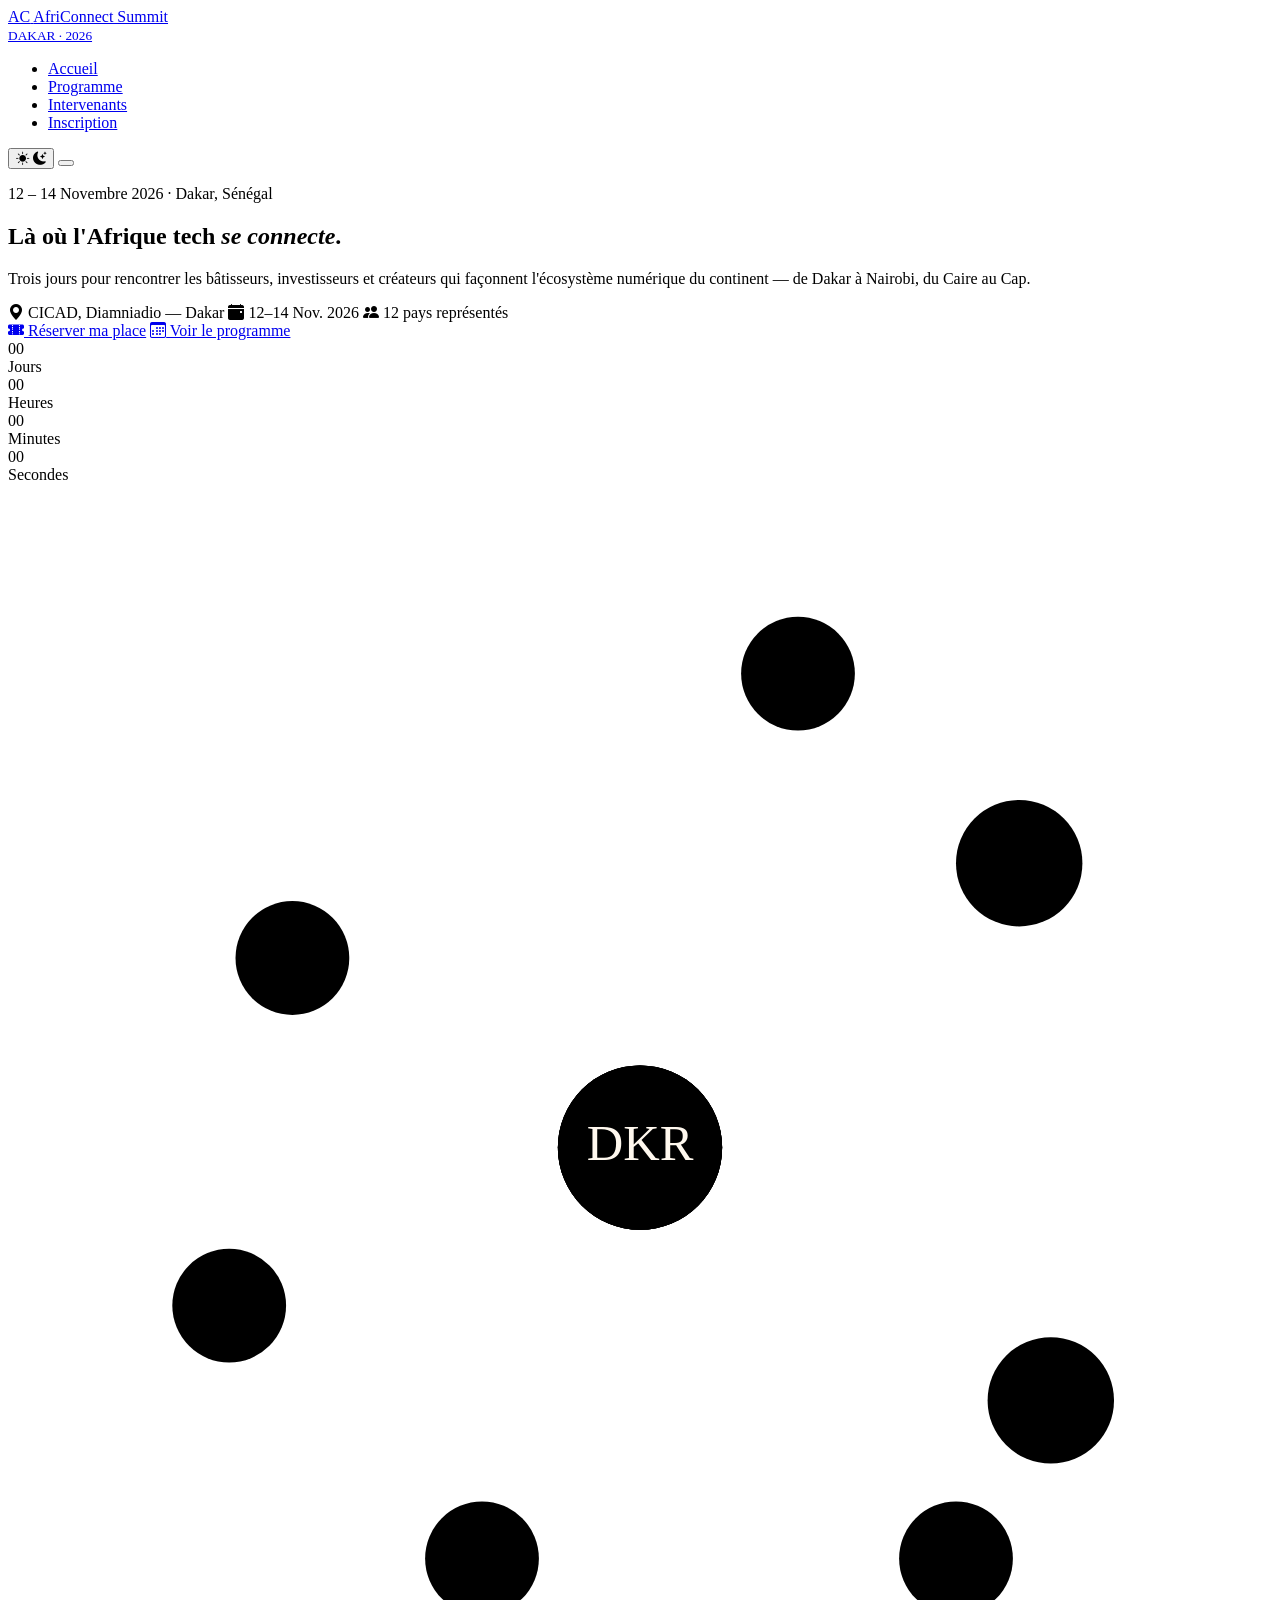
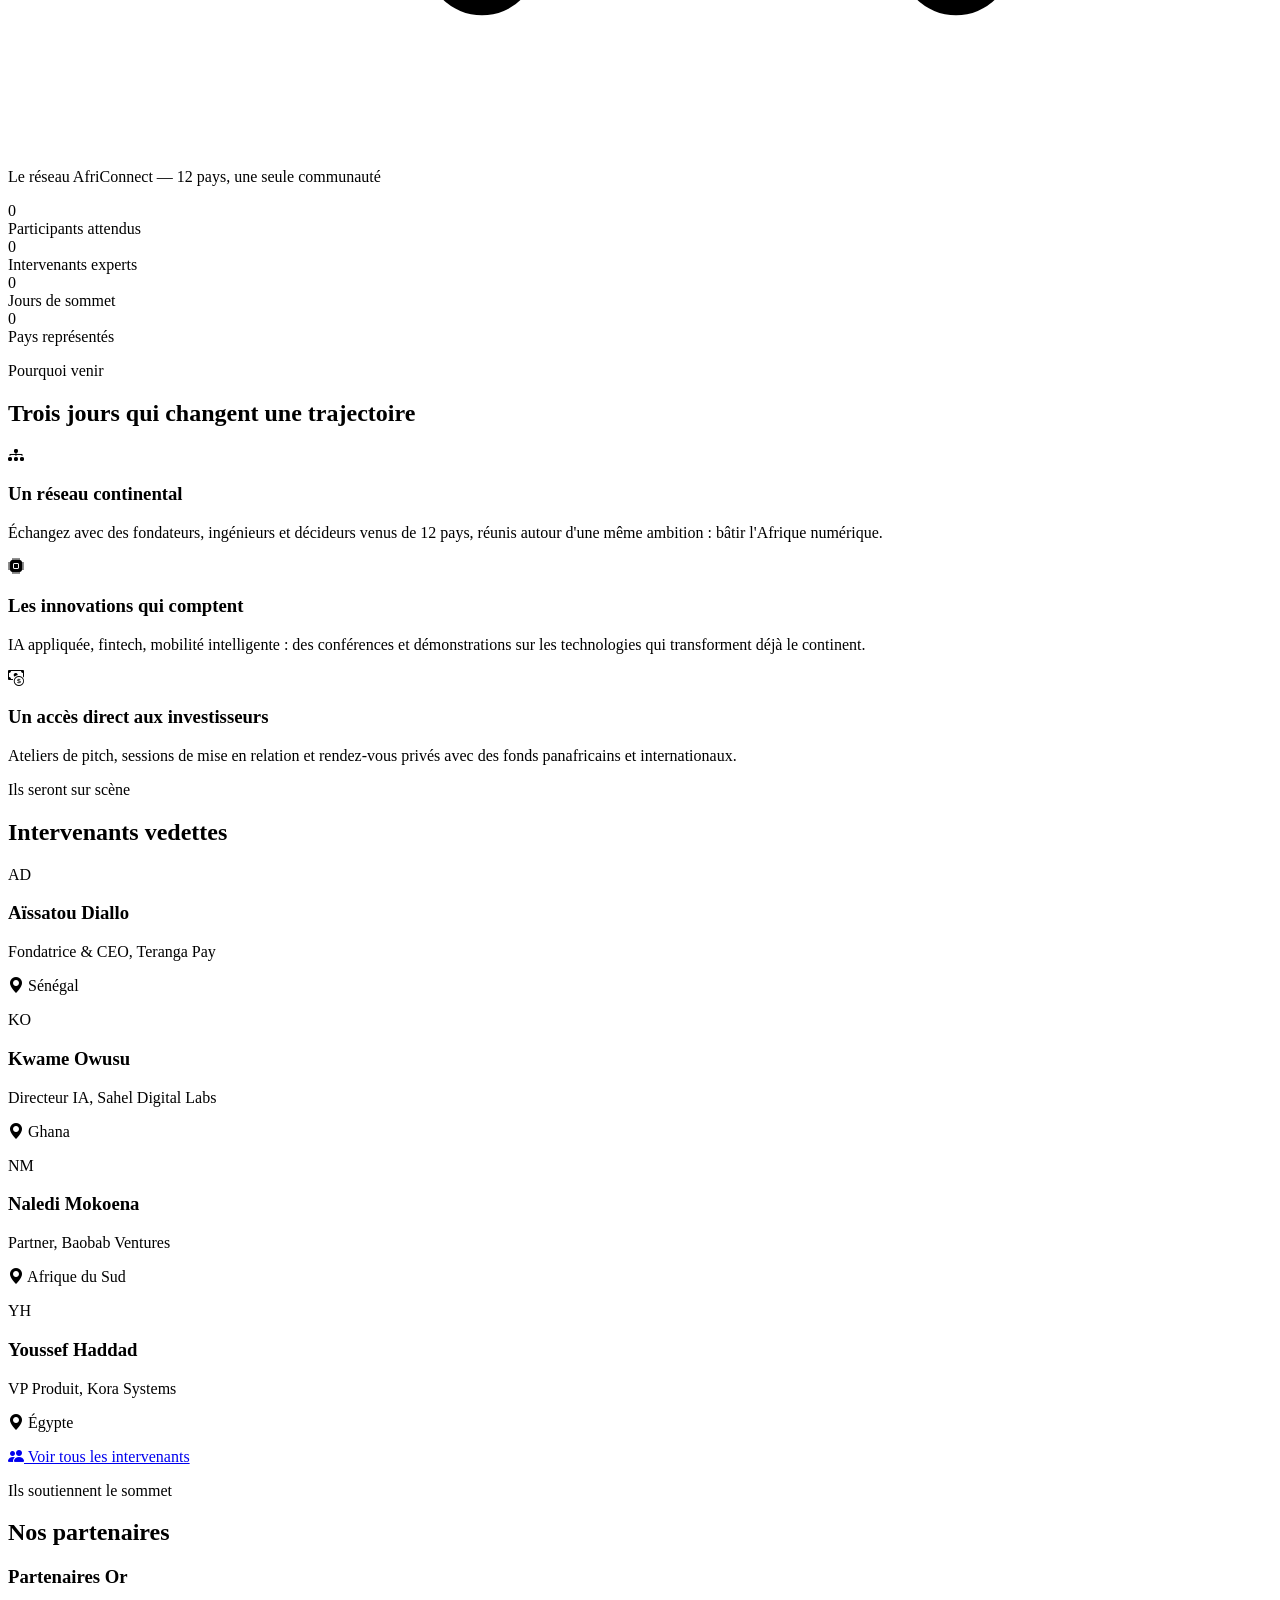
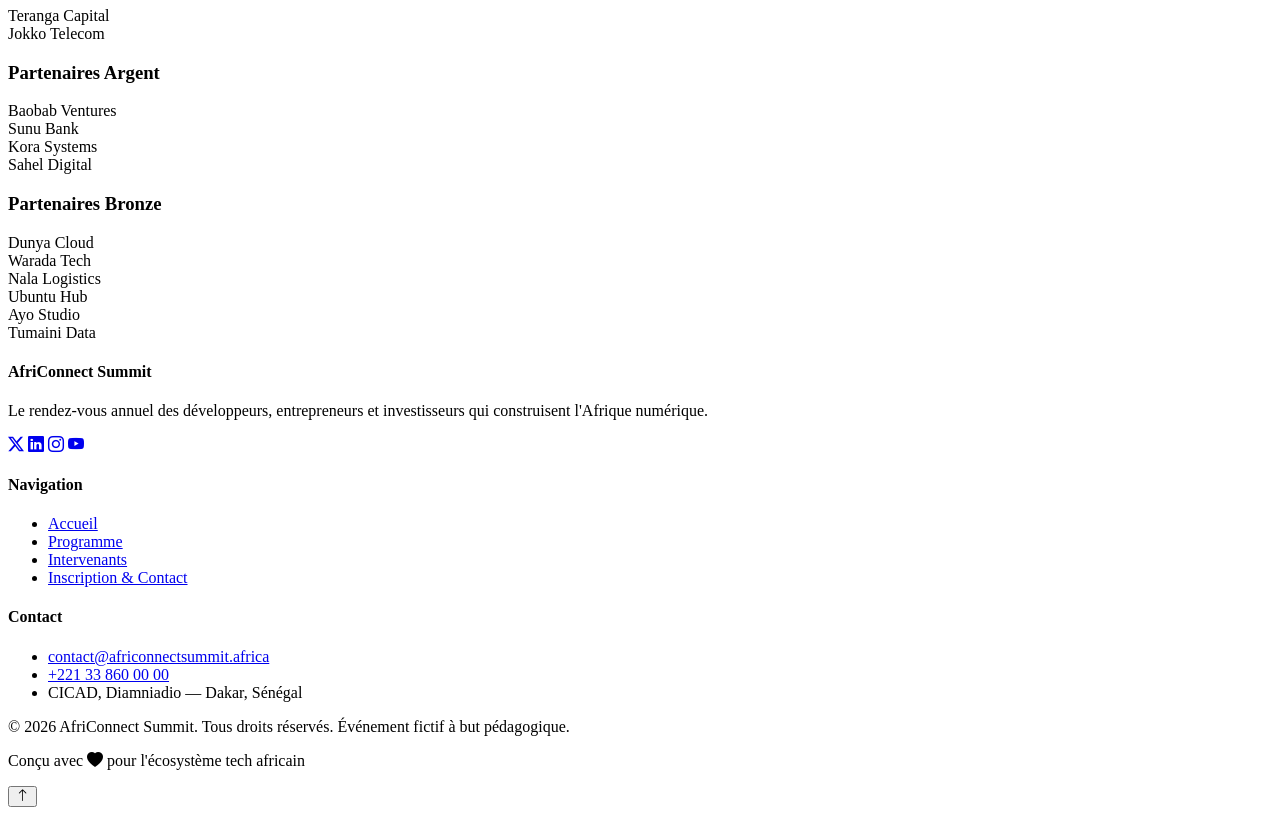
==== index.html @ db2bb72f "premier commit:structure des pages html et structure du site" ====
<!DOCTYPE html>
<html lang="fr">
<head>
<meta charset="UTF-8">
<meta name="viewport" content="width=device-width, initial-scale=1.0">
<title>AfriConnect Summit 2026 — Sommet Tech Panafricain à Dakar</title>
<meta name="description" content="AfriConnect Summit 2026 réunit développeurs, entrepreneurs et investisseurs de tout le continent africain, du 12 au 14 novembre 2026 à Dakar, Sénégal.">

<link rel="preconnect" href="https://fonts.googleapis.com">
<link rel="preconnect" href="https://fonts.gstatic.com" crossorigin>
<link href="https://fonts.googleapis.com/css2?family=Bricolage+Grotesque:opsz,wght@12..96,400;12..96,600;12..96,700;12..96,800&family=IBM+Plex+Sans:wght@400;500;600;700&display=swap" rel="stylesheet">
<link rel="stylesheet" href="https://cdn.jsdelivr.net/npm/bootstrap-icons@1.11.3/font/bootstrap-icons.css">
<link rel="stylesheet" href="css/style.css">
</head>
<body>

<header>
  <nav class="navbar" aria-label="Navigation principale">
    <div class="wrap">
      <a href="index.html" class="brand">
        <span class="brand-mark" aria-hidden="true">AC</span>
        <span>AfriConnect Summit<br><small>DAKAR · 2026</small></span>
      </a>

      <ul class="nav-links" id="nav-links">
        <li><a href="index.html" aria-current="page">Accueil</a></li>
        <li><a href="programme.html">Programme</a></li>
        <li><a href="intervenants.html">Intervenants</a></li>
        <li><a href="contact.html">Inscription</a></li>
      </ul>

      <div class="nav-tools">
        <button class="theme-toggle" aria-label="Basculer entre mode clair et sombre" aria-pressed="false">
          <i class="bi bi-sun-fill" aria-hidden="true"></i>
          <i class="bi bi-moon-stars-fill" aria-hidden="true"></i>
        </button>
        <button class="hamburger" aria-label="Ouvrir le menu de navigation" aria-expanded="false" aria-controls="nav-links">
          <span></span><span></span><span></span>
        </button>
      </div>
    </div>
  </nav>
</header>

<main>

  <!-- ===== HERO ===== -->
  <section class="hero">
    <div class="wrap">
      <div class="hero-copy reveal">
        <p class="eyebrow">12 – 14 Novembre 2026 · Dakar, Sénégal</p>
        <h1>Là où l'Afrique tech <em>se connecte</em>.</h1>
        <p class="hero-sub">Trois jours pour rencontrer les bâtisseurs, investisseurs et créateurs qui façonnent l'écosystème numérique du continent — de Dakar à Nairobi, du Caire au Cap.</p>

        <div class="hero-meta">
          <span><i class="bi bi-geo-alt-fill"></i> CICAD, Diamniadio — Dakar</span>
          <span><i class="bi bi-calendar-event-fill"></i> 12–14 Nov. 2026</span>
          <span><i class="bi bi-people-fill"></i> 12 pays représentés</span>
        </div>

        <div class="hero-actions">
          <a href="contact.html" class="btn btn-primary"><i class="bi bi-ticket-perforated-fill"></i> Réserver ma place</a>
          <a href="programme.html" class="btn btn-ghost"><i class="bi bi-calendar3"></i> Voir le programme</a>
        </div>

        <div class="countdown" data-countdown="2026-11-12T09:00:00" aria-label="Compte à rebours avant le sommet">
          <div class="cd-unit"><div class="cd-num" data-cd="days">00</div><div class="cd-label">Jours</div></div>
          <div class="cd-unit"><div class="cd-num" data-cd="hours">00</div><div class="cd-label">Heures</div></div>
          <div class="cd-unit"><div class="cd-num" data-cd="minutes">00</div><div class="cd-label">Minutes</div></div>
          <div class="cd-unit"><div class="cd-num" data-cd="seconds">00</div><div class="cd-label">Secondes</div></div>
        </div>
      </div>

      <div class="hero-visual reveal zoom">
        <div class="network" role="img" aria-label="Illustration d'un réseau de villes africaines connectées entre elles">
          <svg viewBox="0 0 400 400">
            <g class="net-line ld1"><path d="M200,210 L320,120 M200,210 L330,290 M200,210 L250,60" /></g>
            <g class="net-line ld2"><path d="M200,210 L150,340 M200,210 L90,150 M200,210 L300,340" /></g>
            <g class="net-line ld3"><path d="M200,210 L70,260 M320,120 L250,60 M330,290 L300,340 M90,150 L70,260" /></g>

            <g class="net-node" transform="translate(320,120)"><circle r="20" /><text text-anchor="middle" dy="4">LOS</text></g>
            <g class="net-node" transform="translate(330,290)"><circle r="20" /><text text-anchor="middle" dy="4">NBO</text></g>
            <g class="net-node" transform="translate(250,60)"><circle r="18" /><text text-anchor="middle" dy="4">CAI</text></g>
            <g class="net-node" transform="translate(150,340)"><circle r="18" /><text text-anchor="middle" dy="4">CPT</text></g>
            <g class="net-node" transform="translate(90,150)"><circle r="18" /><text text-anchor="middle" dy="4">ACC</text></g>
            <g class="net-node" transform="translate(300,340)"><circle r="18" /><text text-anchor="middle" dy="4">KGL</text></g>
            <g class="net-node" transform="translate(70,260)"><circle r="18" /><text text-anchor="middle" dy="4">ABJ</text></g>

            <g class="net-node pulse" transform="translate(200,210)">
              <circle class="ring ring-d1" r="26" />
              <circle class="ring ring-d2" r="26" />
              <circle class="ring ring-d3" r="26" />
              <circle class="core" r="26" />
              <text text-anchor="middle" dy="4" fill="#fff8ee">DKR</text>
            </g>
          </svg>
        </div>
        <p class="hero-caption">Le réseau AfriConnect — 12 pays, une seule communauté</p>
      </div>
    </div>
  </section>

  <!-- ===== CHIFFRES CLÉS ===== -->
  <section class="stats">
    <div class="wrap">
      <div class="stats-grid">
        <div class="reveal">
          <div class="stat-num" data-count="1200" data-suffix="+">0</div>
          <div class="stat-label">Participants attendus</div>
        </div>
        <div class="reveal">
          <div class="stat-num" data-count="48">0</div>
          <div class="stat-label">Intervenants experts</div>
        </div>
        <div class="reveal">
          <div class="stat-num" data-count="3">0</div>
          <div class="stat-label">Jours de sommet</div>
        </div>
        <div class="reveal">
          <div class="stat-num" data-count="12">0</div>
          <div class="stat-label">Pays représentés</div>
        </div>
      </div>
    </div>
  </section>

  <!-- ===== POURQUOI PARTICIPER ===== -->
  <section class="why">
    <div class="wrap">
      <div class="section-head center reveal">
        <p class="eyebrow">Pourquoi venir</p>
        <h2>Trois jours qui changent une trajectoire</h2>
      </div>
      <div class="why-grid">
        <article class="why-card reveal">
          <div class="why-icon"><i class="bi bi-diagram-3-fill"></i></div>
          <h3>Un réseau continental</h3>
          <p>Échangez avec des fondateurs, ingénieurs et décideurs venus de 12 pays, réunis autour d'une même ambition : bâtir l'Afrique numérique.</p>
        </article>
        <article class="why-card reveal">
          <div class="why-icon"><i class="bi bi-cpu-fill"></i></div>
          <h3>Les innovations qui comptent</h3>
          <p>IA appliquée, fintech, mobilité intelligente : des conférences et démonstrations sur les technologies qui transforment déjà le continent.</p>
        </article>
        <article class="why-card reveal">
          <div class="why-icon"><i class="bi bi-cash-coin"></i></div>
          <h3>Un accès direct aux investisseurs</h3>
          <p>Ateliers de pitch, sessions de mise en relation et rendez-vous privés avec des fonds panafricains et internationaux.</p>
        </article>
      </div>
    </div>
  </section>

  <!-- ===== INTERVENANTS VEDETTES ===== -->
  <section class="featured-speakers">
    <div class="wrap">
      <div class="section-head center reveal">
        <p class="eyebrow">Ils seront sur scène</p>
        <h2>Intervenants vedettes</h2>
      </div>
      <div class="speakers-grid">
        <article class="speaker-card reveal">
          <div class="speaker-photo c1">AD</div>
          <div class="speaker-body">
            <h3>Aïssatou Diallo</h3>
            <p class="speaker-role">Fondatrice &amp; CEO, Teranga Pay</p>
            <p class="speaker-country"><i class="bi bi-geo-alt-fill"></i> Sénégal</p>
          </div>
        </article>
        <article class="speaker-card reveal">
          <div class="speaker-photo c2">KO</div>
          <div class="speaker-body">
            <h3>Kwame Owusu</h3>
            <p class="speaker-role">Directeur IA, Sahel Digital Labs</p>
            <p class="speaker-country"><i class="bi bi-geo-alt-fill"></i> Ghana</p>
          </div>
        </article>
        <article class="speaker-card reveal">
          <div class="speaker-photo c3">NM</div>
          <div class="speaker-body">
            <h3>Naledi Mokoena</h3>
            <p class="speaker-role">Partner, Baobab Ventures</p>
            <p class="speaker-country"><i class="bi bi-geo-alt-fill"></i> Afrique du Sud</p>
          </div>
        </article>
        <article class="speaker-card reveal">
          <div class="speaker-photo c4">YH</div>
          <div class="speaker-body">
            <h3>Youssef Haddad</h3>
            <p class="speaker-role">VP Produit, Kora Systems</p>
            <p class="speaker-country"><i class="bi bi-geo-alt-fill"></i> Égypte</p>
          </div>
        </article>
      </div>
      <div class="section-cta reveal">
        <a href="intervenants.html" class="btn btn-primary"><i class="bi bi-people-fill"></i> Voir tous les intervenants</a>
      </div>
    </div>
  </section>

  <!-- ===== SPONSORS ===== -->
  <section class="sponsors">
    <div class="wrap">
      <div class="section-head center reveal">
        <p class="eyebrow">Ils soutiennent le sommet</p>
        <h2>Nos partenaires</h2>
      </div>

      <div class="sponsors-tier tier-or reveal">
        <h3>Partenaires Or</h3>
        <div class="sponsors-row">
          <div class="sponsor-badge">Teranga Capital</div>
          <div class="sponsor-badge">Jokko Telecom</div>
        </div>
      </div>

      <div class="sponsors-tier tier-argent reveal">
        <h3>Partenaires Argent</h3>
        <div class="sponsors-row">
          <div class="sponsor-badge">Baobab Ventures</div>
          <div class="sponsor-badge">Sunu Bank</div>
          <div class="sponsor-badge">Kora Systems</div>
          <div class="sponsor-badge">Sahel Digital</div>
        </div>
      </div>

      <div class="sponsors-tier tier-bronze reveal">
        <h3>Partenaires Bronze</h3>
        <div class="sponsors-row">
          <div class="sponsor-badge">Dunya Cloud</div>
          <div class="sponsor-badge">Warada Tech</div>
          <div class="sponsor-badge">Nala Logistics</div>
          <div class="sponsor-badge">Ubuntu Hub</div>
          <div class="sponsor-badge">Ayo Studio</div>
          <div class="sponsor-badge">Tumaini Data</div>
        </div>
      </div>
    </div>
  </section>

</main>

<footer>
  <div class="wrap">
    <div class="footer-grid">
      <div class="footer-col">
        <h4>AfriConnect Summit</h4>
        <p>Le rendez-vous annuel des développeurs, entrepreneurs et investisseurs qui construisent l'Afrique numérique.</p>
        <div class="social-icons">
          <a href="https://twitter.com" aria-label="AfriConnect Summit sur X (Twitter)"><i class="bi bi-twitter-x"></i></a>
          <a href="https://linkedin.com" aria-label="AfriConnect Summit sur LinkedIn"><i class="bi bi-linkedin"></i></a>
          <a href="https://instagram.com" aria-label="AfriConnect Summit sur Instagram"><i class="bi bi-instagram"></i></a>
          <a href="https://youtube.com" aria-label="AfriConnect Summit sur YouTube"><i class="bi bi-youtube"></i></a>
        </div>
      </div>
      <div class="footer-col">
        <h4>Navigation</h4>
        <ul>
          <li><a href="index.html">Accueil</a></li>
          <li><a href="programme.html">Programme</a></li>
          <li><a href="intervenants.html">Intervenants</a></li>
          <li><a href="contact.html">Inscription &amp; Contact</a></li>
        </ul>
      </div>
      <div class="footer-col">
        <h4>Contact</h4>
        <ul>
          <li><a href="mailto:contact@africonnectsummit.africa">contact@africonnectsummit.africa</a></li>
          <li><a href="tel:+221338600000">+221 33 860 00 00</a></li>
          <li>CICAD, Diamniadio — Dakar, Sénégal</li>
        </ul>
      </div>
    </div>
    <div class="footer-bottom">
      <p>© <span data-year>2026</span> AfriConnect Summit. Tous droits réservés. Événement fictif à but pédagogique.</p>
      <p>Conçu avec <i class="bi bi-heart-fill" aria-hidden="true"></i> pour l'écosystème tech africain</p>
    </div>
  </div>
</footer>

<button class="back-to-top" aria-label="Retour en haut de page">
  <i class="bi bi-arrow-up" aria-hidden="true"></i>
</button>

<script src="js/main.js"></script>
</body>
</html>
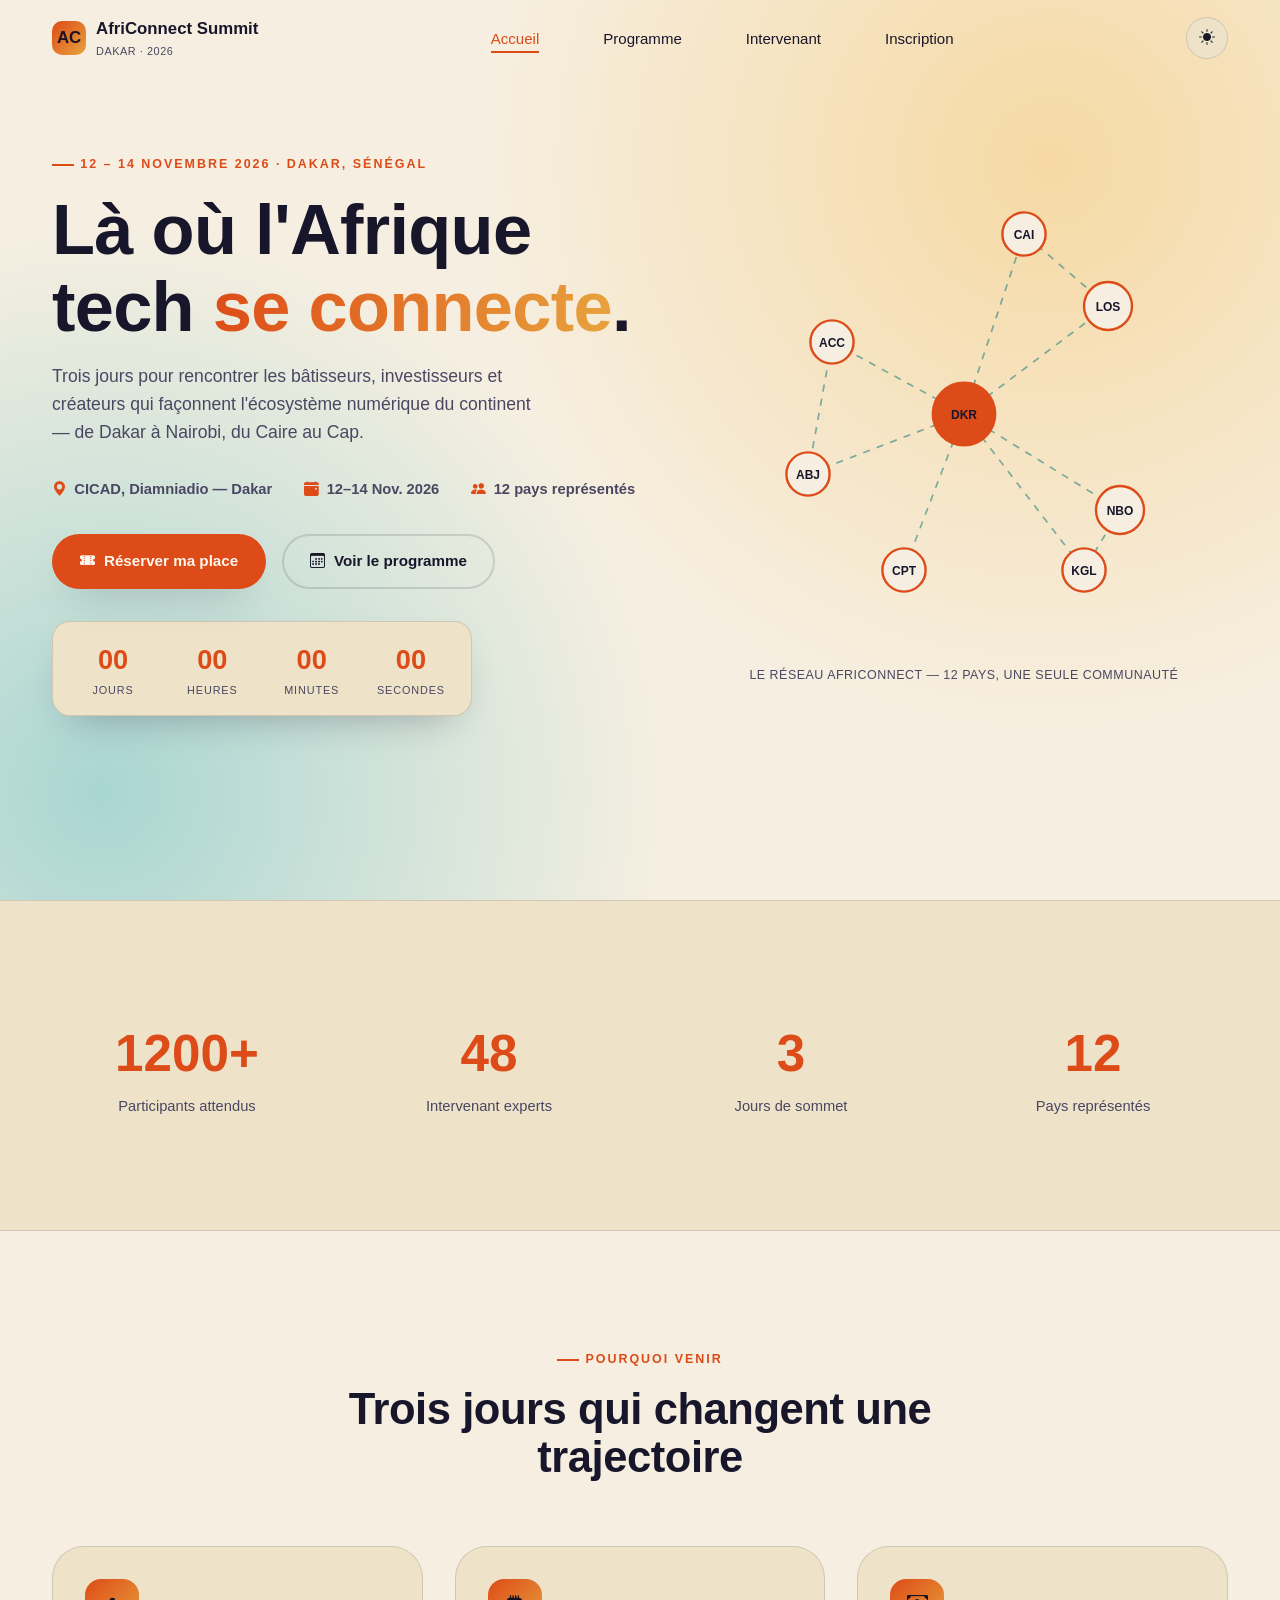
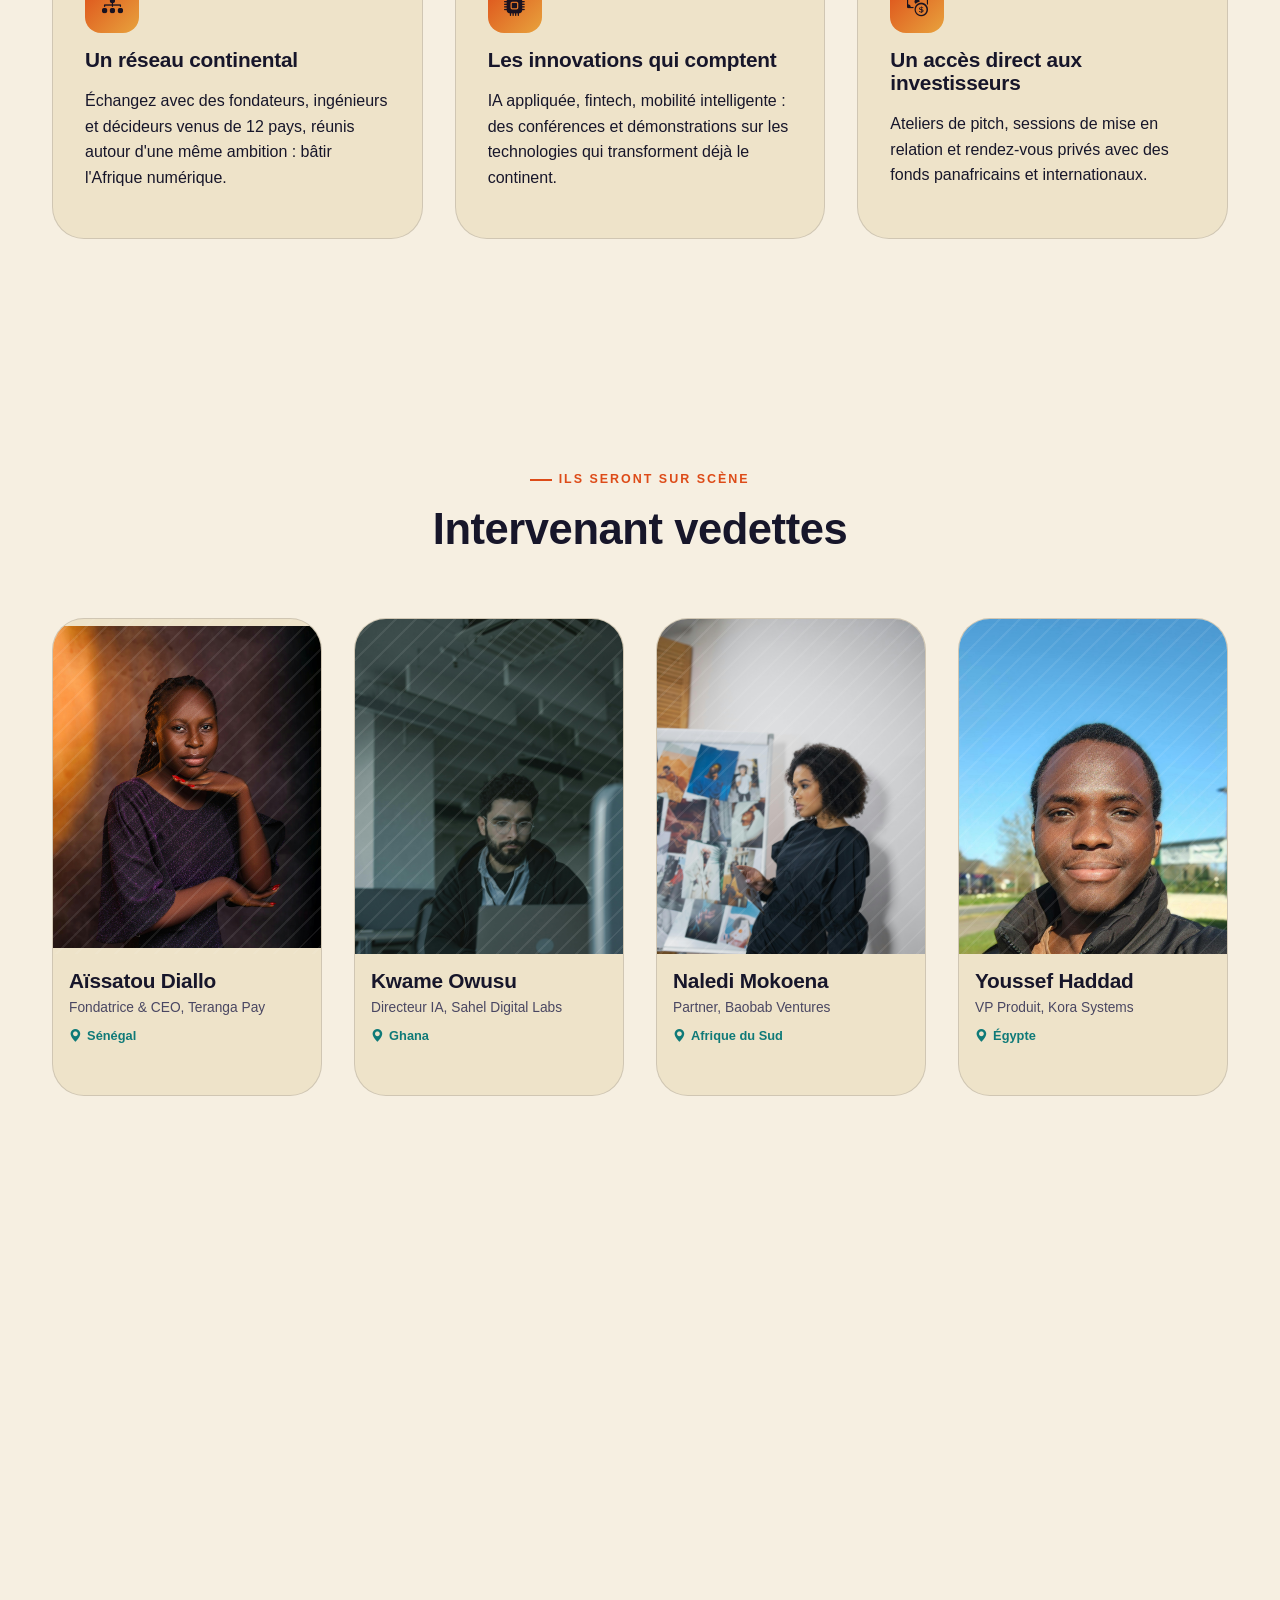
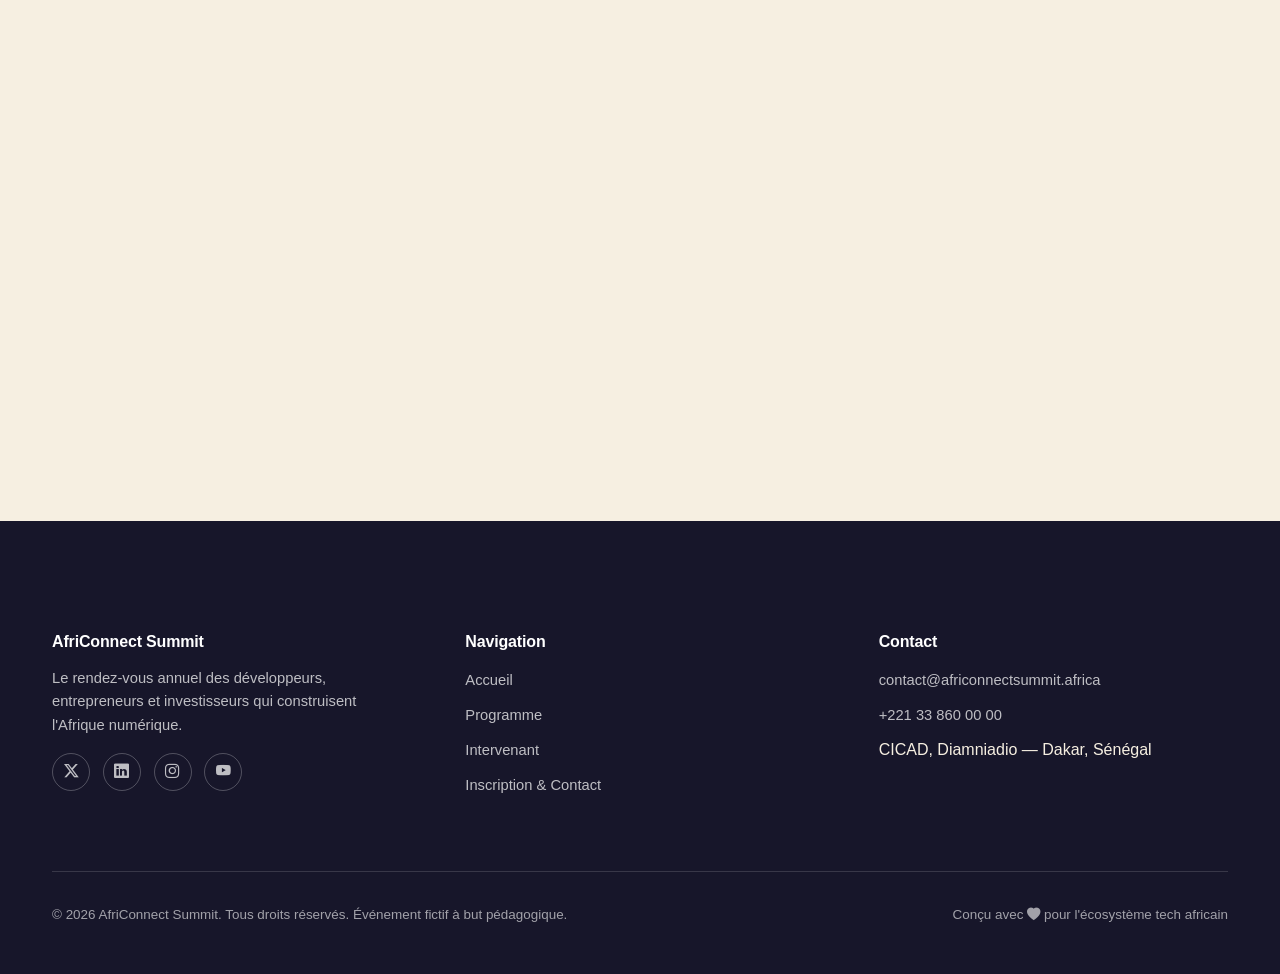
==== commit f5a29774: "mis en place des images sur index et intervenant" ====
--- a/index.html
+++ b/index.html
@@ -25,7 +25,7 @@
       <ul class="nav-links" id="nav-links">
         <li><a href="index.html" aria-current="page">Accueil</a></li>
         <li><a href="programme.html">Programme</a></li>
-        <li><a href="intervenants.html">Intervenants</a></li>
+        <li><a href="intervenant.html">Intervenant</a></li>
         <li><a href="contact.html">Inscription</a></li>
       </ul>
 
@@ -110,7 +110,7 @@
         </div>
         <div class="reveal">
           <div class="stat-num" data-count="48">0</div>
-          <div class="stat-label">Intervenants experts</div>
+          <div class="stat-label">Intervenant experts</div>
         </div>
         <div class="reveal">
           <div class="stat-num" data-count="3">0</div>
@@ -151,49 +151,62 @@
     </div>
   </section>
 
-  <!-- ===== INTERVENANTS VEDETTES ===== -->
+  <!-- ===== INTERVENANT VEDETTES ===== -->
   <section class="featured-speakers">
     <div class="wrap">
       <div class="section-head center reveal">
         <p class="eyebrow">Ils seront sur scène</p>
-        <h2>Intervenants vedettes</h2>
-      </div>
-      <div class="speakers-grid">
-        <article class="speaker-card reveal">
-          <div class="speaker-photo c1">AD</div>
-          <div class="speaker-body">
-            <h3>Aïssatou Diallo</h3>
-            <p class="speaker-role">Fondatrice &amp; CEO, Teranga Pay</p>
-            <p class="speaker-country"><i class="bi bi-geo-alt-fill"></i> Sénégal</p>
-          </div>
-        </article>
-        <article class="speaker-card reveal">
-          <div class="speaker-photo c2">KO</div>
-          <div class="speaker-body">
-            <h3>Kwame Owusu</h3>
-            <p class="speaker-role">Directeur IA, Sahel Digital Labs</p>
-            <p class="speaker-country"><i class="bi bi-geo-alt-fill"></i> Ghana</p>
-          </div>
-        </article>
-        <article class="speaker-card reveal">
-          <div class="speaker-photo c3">NM</div>
-          <div class="speaker-body">
-            <h3>Naledi Mokoena</h3>
-            <p class="speaker-role">Partner, Baobab Ventures</p>
-            <p class="speaker-country"><i class="bi bi-geo-alt-fill"></i> Afrique du Sud</p>
-          </div>
-        </article>
-        <article class="speaker-card reveal">
-          <div class="speaker-photo c4">YH</div>
-          <div class="speaker-body">
-            <h3>Youssef Haddad</h3>
-            <p class="speaker-role">VP Produit, Kora Systems</p>
-            <p class="speaker-country"><i class="bi bi-geo-alt-fill"></i> Égypte</p>
-          </div>
-        </article>
-      </div>
+        <h2>Intervenant vedettes</h2>
+      </div>
+     <div class="speakers-grid">
+
+  <article class="speaker-card reveal">
+    <div class="speaker-photo">
+      <img src="images/intervenant/F1.jpg" alt="Photo de Aïssatou Diallo">
+    </div>
+    <div class="speaker-body">
+      <h3>Aïssatou Diallo</h3>
+      <p class="speaker-role">Fondatrice &amp; CEO, Teranga Pay</p>
+      <p class="speaker-country"><i class="bi bi-geo-alt-fill"></i> Sénégal</p>
+    </div>
+  </article>
+
+  <article class="speaker-card reveal">
+    <div class="speaker-photo">
+      <img src="images/intervenant/H1.jpg" alt="Photo de Kwame Owusu">
+    </div>
+    <div class="speaker-body">
+      <h3>Kwame Owusu</h3>
+      <p class="speaker-role">Directeur IA, Sahel Digital Labs</p>
+      <p class="speaker-country"><i class="bi bi-geo-alt-fill"></i> Ghana</p>
+    </div>
+  </article>
+
+  <article class="speaker-card reveal">
+    <div class="speaker-photo">
+      <img src="images/intervenant/F2.jpg" alt="Photo de Naledi Mokoena">
+    </div>
+    <div class="speaker-body">
+      <h3>Naledi Mokoena</h3>
+      <p class="speaker-role">Partner, Baobab Ventures</p>
+      <p class="speaker-country"><i class="bi bi-geo-alt-fill"></i> Afrique du Sud</p>
+    </div>
+  </article>
+
+  <article class="speaker-card reveal">
+    <div class="speaker-photo">
+      <img src="images/intervenant/H2.jpg" alt="Photo de Youssef Haddad">
+    </div>
+    <div class="speaker-body">
+      <h3>Youssef Haddad</h3>
+      <p class="speaker-role">VP Produit, Kora Systems</p>
+      <p class="speaker-country"><i class="bi bi-geo-alt-fill"></i> Égypte</p>
+    </div>
+  </article>
+
+</div>
       <div class="section-cta reveal">
-        <a href="intervenants.html" class="btn btn-primary"><i class="bi bi-people-fill"></i> Voir tous les intervenants</a>
+        <a href="intervenant.html" class="btn btn-primary"><i class="bi bi-people-fill"></i> Voir tous les intervenant</a>
       </div>
     </div>
   </section>
@@ -258,7 +271,7 @@
         <ul>
           <li><a href="index.html">Accueil</a></li>
           <li><a href="programme.html">Programme</a></li>
-          <li><a href="intervenants.html">Intervenants</a></li>
+          <li><a href="intervenant.html">Intervenant</a></li>
           <li><a href="contact.html">Inscription &amp; Contact</a></li>
         </ul>
       </div>
--- a/css/style.css
+++ b/css/style.css
@@ -0,0 +1,715 @@
+/* ==========================================================================
+   AFRICONNECT SUMMIT 2026 — STYLESHEET
+   Sommaire :
+   1. Variables & reset
+   2. Typographie
+   3. Layout utilitaires
+   4. Navbar
+   5. Hero + réseau animé (signature visuelle)
+   6. Chiffres clés
+   7. Pourquoi participer
+   8. Intervenants
+   9. Sponsors
+   10. Footer
+   11. Pages internes (hero interne, fil d'Ariane)
+   12. Programme (onglets, tableaux)
+   13. Filtrage intervenants
+   14. Contact (formulaire, FAQ accordéon, carte)
+   15. Bouton retour en haut
+   16. Media queries
+   ========================================================================== */
+
+/* ---------- 1. VARIABLES & RESET ---------- */
+:root{
+  /* Couleurs neutres */
+  --color-ink:        #17162A;
+  --color-ink-soft:    #4A4762;
+  --color-paper:       #F6EFE1;
+  --color-paper-alt:   #EEE3C9;
+  --color-line:        rgba(23, 22, 42, 0.14);
+
+  /* Couleurs principales (3 accents) */
+  --color-gold:        #E8A33D;
+  --color-burnt:       #DD4B18;
+  --color-teal:        #0F7A78;
+
+  /* Variantes pour dégradés / états */
+  --color-gold-soft:   #F6D9A4;
+  --color-burnt-soft:  #F3B79D;
+  --color-teal-soft:   #A9D6D2;
+
+  /* Typographie */
+  --font-display: 'Bricolage Grotesque', 'Segoe UI', sans-serif;
+  --font-body: 'IBM Plex Sans', 'Segoe UI', sans-serif;
+
+  /* Rythme / espacements */
+  --space-xs: 0.5rem;
+  --space-sm: 1rem;
+  --space-md: 2rem;
+  --space-lg: 4rem;
+  --space-xl: 7rem;
+
+  /* Forme */
+  --radius-sm: 10px;
+  --radius-md: 18px;
+  --radius-lg: 32px;
+  --shadow-soft: 0 18px 40px -20px rgba(23, 22, 42, 0.35);
+
+  --nav-height: 76px;
+}
+
+[data-theme="dark"]{
+  --color-ink:        #F4EEDD;
+  --color-ink-soft:    #C9C2E8;
+  --color-paper:       #131022;
+  --color-paper-alt:   #1D1832;
+  --color-line:        rgba(244, 238, 221, 0.14);
+
+  --color-gold:        #F0B255;
+  --color-burnt:       #F16A38;
+  --color-teal:        #2AA6A0;
+
+  --color-gold-soft:   #4A3820;
+  --color-burnt-soft:  #4A2A1E;
+  --color-teal-soft:   #16403C;
+
+  --shadow-soft: 0 18px 45px -18px rgba(0, 0, 0, 0.6);
+}
+
+*, *::before, *::after{ box-sizing: border-box; }
+
+html{ scroll-behavior: smooth; }
+
+body{
+  margin: 0;
+  background: var(--color-paper);
+  color: var(--color-ink);
+  font-family: var(--font-body);
+  font-size: 16px;
+  line-height: 1.6;
+  transition: background 0.4s ease, color 0.4s ease;
+  overflow-x: hidden;
+}
+
+img{ max-width: 100%; display: block; }
+
+a{ color: inherit; text-decoration: none; }
+
+ul{ list-style: none; margin: 0; padding: 0; }
+
+button, input, select, textarea{ font-family: inherit; font-size: inherit; color: inherit; }
+
+h1, h2, h3, h4{
+  font-family: var(--font-display);
+  line-height: 1.1;
+  margin: 0 0 var(--space-sm);
+  letter-spacing: -0.01em;
+}
+
+p{ margin: 0 0 var(--space-sm); }
+
+@media (prefers-reduced-motion: reduce){
+  *{ animation-duration: 0.01ms !important; animation-iteration-count: 1 !important; transition-duration: 0.01ms !important; scroll-behavior: auto !important; }
+}
+
+:focus-visible{
+  outline: 3px solid var(--color-teal);
+  outline-offset: 3px;
+}
+
+/* ---------- 2. TYPOGRAPHIE ---------- */
+.eyebrow{
+  font-family: var(--font-body);
+  font-weight: 600;
+  text-transform: uppercase;
+  letter-spacing: 0.16em;
+  font-size: 0.78rem;
+  color: var(--color-burnt);
+  display: inline-flex;
+  align-items: center;
+  gap: 0.5em;
+  margin-bottom: var(--space-sm);
+}
+.eyebrow::before{
+  content: "";
+  width: 22px; height: 2px;
+  background: var(--color-burnt);
+  display: inline-block;
+}
+
+h1{ font-size: clamp(2.6rem, 5.5vw, 4.6rem); font-weight: 700; }
+h2{ font-size: clamp(1.9rem, 3.4vw, 2.8rem); font-weight: 600; }
+h3{ font-size: 1.3rem; font-weight: 600; }
+
+.section-head{ max-width: 640px; margin-bottom: var(--space-lg); }
+.section-head.center{ margin-left: auto; margin-right: auto; text-align: center; }
+
+/* ---------- 3. LAYOUT UTILITAIRES ---------- */
+.wrap{
+  width: 100%;
+  max-width: 1240px;
+  margin: 0 auto;
+  padding: 0 var(--space-md);
+}
+
+section{ padding: var(--space-xl) 0; position: relative; }
+
+.reveal{ opacity: 0; transform: translateY(28px); transition: opacity 0.7s ease, transform 0.7s ease; }
+.reveal.is-visible{ opacity: 1; transform: translateY(0); }
+.reveal.zoom{ transform: scale(0.92); }
+.reveal.zoom.is-visible{ transform: scale(1); }
+.reveal.from-left{ transform: translateX(-32px); }
+.reveal.from-left.is-visible{ transform: translateX(0); }
+.reveal.from-right{ transform: translateX(32px); }
+.reveal.from-right.is-visible{ transform: translateX(0); }
+
+.btn{
+  display: inline-flex;
+  align-items: center;
+  gap: 0.6em;
+  padding: 0.9em 1.7em;
+  border-radius: 999px;
+  font-weight: 600;
+  font-size: 0.95rem;
+  border: 2px solid transparent;
+  cursor: pointer;
+  transition: transform 0.25s ease, box-shadow 0.25s ease, background 0.25s ease, color 0.25s ease, border-color .25s ease;
+  white-space: nowrap;
+}
+.btn:hover{ transform: translateY(-3px); }
+.btn:active{ transform: translateY(-1px); }
+
+.btn-primary{ background: var(--color-burnt); color: #FFF8EE; box-shadow: var(--shadow-soft); }
+.btn-primary:hover{ background: var(--color-gold); color: var(--color-ink); }
+
+.btn-ghost{ border-color: var(--color-line); color: var(--color-ink); background: transparent; }
+.btn-ghost:hover{ border-color: var(--color-ink); }
+
+.btn-block{ width: 100%; justify-content: center; }
+
+.tag{
+  display: inline-block;
+  padding: 0.35em 0.9em;
+  border-radius: 999px;
+  font-size: 0.78rem;
+  font-weight: 600;
+  background: var(--color-teal-soft);
+  color: var(--color-teal);
+}
+
+/* ---------- 4. NAVBAR ---------- */
+.navbar{
+  position: fixed; top: 0; left: 0; right: 0; z-index: 900;
+  height: var(--nav-height);
+  display: flex; align-items: center;
+  background: transparent;
+  transition: background 0.35s ease, box-shadow 0.35s ease, backdrop-filter .35s ease;
+}
+.navbar.scrolled{
+  background: color-mix(in srgb, var(--color-paper) 92%, transparent);
+  backdrop-filter: blur(10px);
+  box-shadow: 0 8px 24px -18px rgba(0,0,0,0.4);
+  border-bottom: 1px solid var(--color-line);
+}
+.navbar .wrap{ display: flex; align-items: center; justify-content: space-between; width: 100%; }
+
+.brand{ display: flex; align-items: center; gap: 0.6em; font-family: var(--font-display); font-weight: 700; font-size: 1.05rem; }
+.brand .brand-mark{
+  width: 34px; height: 34px; border-radius: 10px;
+  background: linear-gradient(135deg, var(--color-burnt), var(--color-gold));
+  display: grid; place-items: center; color: #1a1220; font-weight: 800;
+}
+.brand small{ display:block; font-family: var(--font-body); font-weight: 500; font-size: 0.68rem; color: var(--color-ink-soft); letter-spacing: 0.05em; }
+
+.nav-links{ display: flex; align-items: center; gap: var(--space-lg); }
+.nav-links a{
+  font-weight: 500; font-size: 0.94rem; position: relative; padding: 0.3em 0;
+}
+.nav-links a::after{
+  content:""; position:absolute; left:0; bottom:-2px; height:2px; width:0;
+  background: var(--color-burnt); transition: width 0.25s ease;
+}
+.nav-links a:hover::after, .nav-links a[aria-current="page"]::after{ width: 100%; }
+.nav-links a[aria-current="page"]{ color: var(--color-burnt); }
+
+.nav-tools{ display: flex; align-items: center; gap: var(--space-sm); }
+
+.theme-toggle{
+  width: 42px; height: 42px; border-radius: 50%;
+  border: 1.5px solid var(--color-line);
+  background: var(--color-paper-alt);
+  display: grid; place-items: center; cursor: pointer;
+  transition: transform 0.3s ease, border-color .25s ease;
+}
+.theme-toggle:hover{ transform: rotate(18deg); border-color: var(--color-burnt); }
+.theme-toggle .bi-moon-stars-fill{ display:none; }
+[data-theme="dark"] .theme-toggle .bi-sun-fill{ display:none; }
+[data-theme="dark"] .theme-toggle .bi-moon-stars-fill{ display:inline; }
+
+.hamburger{
+  display: none; width: 42px; height: 42px; border-radius: 50%;
+  border: 1.5px solid var(--color-line); background: var(--color-paper-alt);
+  cursor: pointer; position: relative; z-index: 950;
+}
+.hamburger span{
+  position: absolute; left: 11px; right: 11px; height: 2px; background: var(--color-ink);
+  transition: transform 0.3s ease, opacity 0.3s ease;
+}
+.hamburger span:nth-child(1){ top: 15px; }
+.hamburger span:nth-child(2){ top: 20px; }
+.hamburger span:nth-child(3){ top: 25px; }
+.hamburger.open span:nth-child(1){ transform: translateY(5px) rotate(45deg); }
+.hamburger.open span:nth-child(2){ opacity: 0; }
+.hamburger.open span:nth-child(3){ transform: translateY(-5px) rotate(-45deg); }
+
+
+/* ---------- 5. HERO + RÉSEAU ANIMÉ ---------- */
+.hero{
+  min-height: 100vh;
+  display: flex; align-items: center;
+  padding-top: var(--nav-height);
+  position: relative;
+  overflow: hidden;
+  background:
+    radial-gradient(circle at 82% 18%, var(--color-gold-soft) 0%, transparent 45%),
+    radial-gradient(circle at 8% 88%, var(--color-teal-soft) 0%, transparent 40%);
+}
+.hero .wrap{
+  display: grid;
+  grid-template-columns: 1.05fr 0.95fr;
+  gap: var(--space-lg);
+  align-items: center;
+}
+.hero-copy h1{ margin-bottom: var(--space-sm); }
+.hero-copy h1 em{
+  font-style: normal;
+  background: linear-gradient(100deg, var(--color-burnt), var(--color-gold));
+  -webkit-background-clip: text; background-clip: text; color: transparent;
+}
+.hero-sub{ font-size: 1.1rem; color: var(--color-ink-soft); max-width: 480px; }
+.hero-meta{
+  display: flex; flex-wrap: wrap; gap: var(--space-md); margin: var(--space-md) 0 var(--space-md);
+  font-size: 0.92rem; font-weight: 600;
+}
+.hero-meta span{ display: flex; align-items: center; gap: 0.5em; color: var(--color-ink-soft); }
+.hero-meta i{ color: var(--color-burnt); }
+.hero-actions{ display: flex; gap: var(--space-sm); flex-wrap: wrap; margin-bottom: var(--space-md); }
+
+.countdown{
+  display: grid; grid-template-columns: repeat(4, 1fr); gap: 0.7em;
+  max-width: 420px;
+  background: var(--color-paper-alt);
+  border: 1px solid var(--color-line);
+  border-radius: var(--radius-md);
+  padding: var(--space-sm);
+  box-shadow: var(--shadow-soft);
+}
+.countdown .cd-unit{ text-align: center; }
+.countdown .cd-num{
+  font-family: var(--font-display); font-size: 1.7rem; font-weight: 700;
+  color: var(--color-burnt); font-variant-numeric: tabular-nums;
+}
+.countdown .cd-label{ font-size: 0.68rem; text-transform: uppercase; letter-spacing: 0.08em; color: var(--color-ink-soft); }
+
+.network{
+  position: relative;
+  aspect-ratio: 1 / 1;
+  max-width: 480px; margin: 0 auto;
+}
+.network svg{ width: 100%; height: 100%; overflow: visible; }
+.network .net-line{
+  stroke: var(--color-teal);
+  stroke-width: 1.4;
+  fill: none;
+  stroke-dasharray: 6 6;
+  opacity: 0.55;
+  animation: dash-flow 6s linear infinite;
+}
+.network .net-node circle{ fill: var(--color-paper); stroke: var(--color-burnt); stroke-width: 2; }
+.network .net-node.pulse circle.core{ fill: var(--color-burnt); }
+.network .net-node text{
+  font-family: var(--font-body); font-size: 10px; font-weight: 600; fill: var(--color-ink);
+}
+.network .net-node .ring{
+  fill: none; stroke: var(--color-burnt); stroke-width: 1.5; opacity: 0;
+  transform-origin: center; transform-box: fill-box;
+  animation: ripple 3.2s ease-out infinite;
+}
+@keyframes ripple{
+  0%{ transform: scale(0.4); opacity: 0.7; }
+  100%{ transform: scale(2.6); opacity: 0; }
+}
+@keyframes dash-flow{ to{ stroke-dashoffset: -120; } }
+
+.hero-caption{
+  text-align: center; font-size: 0.78rem; color: var(--color-ink-soft); margin-top: var(--space-sm);
+  letter-spacing: 0.04em; text-transform: uppercase;
+}
+
+/* ---------- 6. CHIFFRES CLÉS ---------- */
+.stats{ background: var(--color-paper-alt); border-top: 1px solid var(--color-line); border-bottom: 1px solid var(--color-line); }
+.stats-grid{
+  display: grid; grid-template-columns: repeat(4, 1fr); gap: var(--space-md);
+  text-align: center;
+}
+.stat-num{
+  font-family: var(--font-display); font-weight: 700;
+  font-size: clamp(2.2rem, 4vw, 3.2rem); color: var(--color-burnt);
+  font-variant-numeric: tabular-nums;
+}
+.stat-label{ font-size: 0.92rem; color: var(--color-ink-soft); }
+
+/* ---------- 7. POURQUOI PARTICIPER ---------- */
+.why-grid{ display: flex; gap: var(--space-md); flex-wrap: wrap; }
+.why-card{
+  flex: 1 1 280px;
+  background: var(--color-paper-alt);
+  border: 1px solid var(--color-line);
+  border-radius: var(--radius-lg);
+  padding: var(--space-md);
+  transition: transform 0.3s ease, box-shadow 0.3s ease;
+}
+.why-card:hover{ transform: translateY(-6px); box-shadow: var(--shadow-soft); }
+.why-icon{
+  width: 54px; height: 54px; border-radius: 16px;
+  display: grid; place-items: center; margin-bottom: var(--space-sm);
+  background: linear-gradient(135deg, var(--color-burnt), var(--color-gold));
+  color: #1a1220; font-size: 1.3rem;
+}
+
+/* ---------- 8. INTERVENANTS (cartes communes) ---------- */
+.speakers-grid{ display: grid; grid-template-columns: repeat(4, 1fr); gap: var(--space-md); }
+.speaker-card{
+  border-radius: var(--radius-lg);
+  overflow: hidden;
+  background: var(--color-paper-alt);
+  border: 1px solid var(--color-line);
+  transition: transform 0.3s ease, box-shadow 0.3s ease;
+}
+.speaker-card:hover{ transform: translateY(-6px); box-shadow: var(--shadow-soft); }
+.speaker-photo{
+  aspect-ratio: 4/5; display: grid; place-items: center;
+  font-family: var(--font-display); font-weight: 700; font-size: 2.6rem; color: #fff8ee;
+  position: relative; overflow: hidden;
+}
+.speaker-photo::after{
+  content: ""; position: absolute; inset: 0;
+  background: repeating-linear-gradient(135deg, rgba(255,255,255,0.08) 0 2px, transparent 2px 14px);
+}
+.speaker-photo.c1{ background: linear-gradient(150deg, var(--color-burnt), var(--color-gold)); }
+.speaker-photo.c2{ background: linear-gradient(150deg, var(--color-teal), #2AA6A0); }
+.speaker-photo.c3{ background: linear-gradient(150deg, var(--color-gold), var(--color-burnt)); }
+.speaker-photo.c4{ background: linear-gradient(150deg, #5B3A8E, var(--color-teal)); }
+
+/* Délais d'animation pour les ondes du réseau (évite le style inline) */
+.ring-d1{ animation-delay: 0s; }
+.ring-d2{ animation-delay: .8s; }
+.ring-d3{ animation-delay: 1.6s; }
+.ring-d4{ animation-delay: 2.4s; }
+.net-line.ld1{ animation-delay: 0s; }
+.net-line.ld2{ animation-delay: -2s; }
+.net-line.ld3{ animation-delay: -4s; }
+.speaker-body{ padding: var(--space-sm) var(--space-sm) var(--space-md); }
+.speaker-body h3{ margin-bottom: 0.2em; }
+.speaker-role{ font-size: 0.86rem; color: var(--color-ink-soft); margin-bottom: 0.5em; }
+.speaker-country{ font-size: 0.8rem; display: flex; align-items: center; gap: 0.4em; color: var(--color-teal); font-weight: 600; }
+
+.section-cta{ text-align: center; margin-top: var(--space-lg); }
+
+/* ---------- 9. SPONSORS ---------- */
+.sponsors-tier{ margin-bottom: var(--space-md); }
+.sponsors-tier h3{
+  text-align: center; text-transform: uppercase; letter-spacing: 0.12em; font-size: 0.85rem;
+  color: var(--color-ink-soft); margin-bottom: var(--space-sm);
+}
+.sponsors-row{ display: flex; flex-wrap: wrap; justify-content: center; gap: var(--space-md); align-items: center; }
+.sponsor-badge{
+  display: flex; align-items: center; justify-content: center;
+  font-family: var(--font-display); font-weight: 700;
+  border: 1px solid var(--color-line); border-radius: var(--radius-sm);
+  background: var(--color-paper-alt);
+  color: var(--color-ink);
+  transition: transform .25s ease, border-color .25s ease;
+}
+.sponsor-badge:hover{ transform: translateY(-3px); border-color: var(--color-burnt); }
+.tier-or .sponsor-badge{ width: 220px; height: 92px; font-size: 1.1rem; border-color: var(--color-gold); }
+.tier-argent .sponsor-badge{ width: 170px; height: 74px; font-size: 0.95rem; }
+.tier-bronze .sponsor-badge{ width: 140px; height: 60px; font-size: 0.82rem; opacity: 0.9; }
+
+/* ---------- 10. FOOTER ---------- */
+footer{
+  background: var(--color-ink); color: var(--color-paper);
+  padding: var(--space-xl) 0 var(--space-md);
+}
+[data-theme="dark"] footer{ background: #0B0A16; }
+.footer-grid{
+  display: flex; justify-content: space-between; gap: var(--space-lg); flex-wrap: wrap;
+  padding-bottom: var(--space-lg); border-bottom: 1px solid rgba(255,255,255,0.14);
+}
+.footer-col{ flex: 1 1 220px; }
+.footer-col h4{ color: #fff; margin-bottom: var(--space-sm); }
+.footer-col p, .footer-col a{ color: rgba(255,255,255,0.72); font-size: 0.92rem; }
+.footer-col ul li{ margin-bottom: 0.6em; }
+.footer-col ul li a:hover{ color: var(--color-gold); }
+.social-icons{ display: flex; gap: 0.8em; margin-top: var(--space-sm); }
+.social-icons a{
+  width: 38px; height: 38px; border-radius: 50%;
+  border: 1px solid rgba(255,255,255,0.25);
+  display: grid; place-items: center; transition: background 0.25s ease, transform .25s ease;
+}
+.social-icons a:hover{ background: var(--color-burnt); transform: translateY(-3px); border-color: var(--color-burnt); }
+.footer-bottom{
+  display: flex; justify-content: space-between; align-items: center; flex-wrap: wrap; gap: var(--space-sm);
+  padding-top: var(--space-md); font-size: 0.84rem; color: rgba(255,255,255,0.6);
+}
+
+.back-to-top{
+  position: fixed; right: 24px; bottom: 24px; z-index: 800;
+  width: 48px; height: 48px; border-radius: 50%;
+  background: var(--color-burnt); color: #fff8ee;
+  display: grid; place-items: center; border: none; cursor: pointer;
+  box-shadow: var(--shadow-soft);
+  opacity: 0; visibility: hidden; transform: translateY(10px);
+  transition: opacity .3s ease, transform .3s ease, visibility .3s ease, background .25s ease;
+}
+.back-to-top.show{ opacity: 1; visibility: visible; transform: translateY(0); }
+.back-to-top:hover{ background: var(--color-gold); color: var(--color-ink); }
+
+/* ---------- 11. PAGES INTERNES ---------- */
+.page-hero{
+  padding: calc(var(--nav-height) + var(--space-lg)) 0 var(--space-lg);
+  background: linear-gradient(160deg, var(--color-paper-alt), var(--color-paper));
+  border-bottom: 1px solid var(--color-line);
+  text-align: center;
+}
+.breadcrumb{
+  display: flex; justify-content: center; gap: 0.5em; font-size: 0.86rem;
+  color: var(--color-ink-soft); margin-bottom: var(--space-sm);
+}
+.breadcrumb a:hover{ color: var(--color-burnt); }
+.breadcrumb .sep{ opacity: 0.5; }
+.page-hero h1{ margin-bottom: 0.3em; }
+.page-hero p{ max-width: 560px; margin: 0 auto; color: var(--color-ink-soft); }
+
+/* ---------- 12. PROGRAMME ---------- */
+.day-tabs{
+  display: flex; justify-content: center; gap: 0.6em; margin-bottom: var(--space-lg); flex-wrap: wrap;
+}
+.day-tab{
+  padding: 0.8em 1.6em; border-radius: 999px; border: 1.5px solid var(--color-line);
+  background: var(--color-paper-alt); font-weight: 600; cursor: pointer;
+  transition: background .25s ease, color .25s ease, border-color .25s ease;
+}
+.day-tab[aria-selected="true"]{ background: var(--color-burnt); color: #fff8ee; border-color: var(--color-burnt); }
+
+.day-panel{ display: none; }
+.day-panel.active{ display: block; }
+
+.schedule-table{ width: 100%; border-collapse: collapse; border-radius: var(--radius-md); overflow: hidden; box-shadow: var(--shadow-soft); }
+.schedule-table caption{ text-align: left; font-weight: 600; margin-bottom: var(--space-sm); font-size: 1.05rem; }
+.schedule-table thead th{
+  background: var(--color-ink); color: var(--color-paper);
+  text-align: left; padding: 0.9em 1.1em; font-size: 0.82rem; text-transform: uppercase; letter-spacing: 0.05em;
+}
+.schedule-table tbody td{ padding: 0.9em 1.1em; border-bottom: 1px solid var(--color-line); font-size: 0.92rem; }
+.schedule-table tbody tr:nth-child(even){ background: var(--color-paper-alt); }
+.schedule-table tbody tr:hover{ background: var(--color-teal-soft); }
+.schedule-table .time-cell{ font-weight: 700; color: var(--color-burnt); white-space: nowrap; }
+
+.themes-grid{ display: grid; grid-template-columns: repeat(2, 1fr); gap: var(--space-md); }
+.theme-card{
+  display: flex; gap: var(--space-sm); align-items: flex-start;
+  background: var(--color-paper-alt); border: 1px solid var(--color-line);
+  border-radius: var(--radius-lg); padding: var(--space-md);
+}
+.theme-icon{
+  flex-shrink: 0; width: 52px; height: 52px; border-radius: 14px;
+  display: grid; place-items: center; font-size: 1.25rem;
+  background: var(--color-teal); color: #fff;
+}
+.theme-card:nth-child(2n) .theme-icon{ background: var(--color-burnt); }
+* ---------- 13. FILTRAGE INTERVENANTS ---------- */
+.filters{ display: flex; justify-content: center; gap: 0.6em; flex-wrap: wrap; margin-bottom: var(--space-lg); }
+.filter-btn{
+  padding: 0.7em 1.4em; border-radius: 999px; border: 1.5px solid var(--color-line);
+  background: transparent; font-weight: 600; font-size: 0.9rem; cursor: pointer;
+  transition: background .25s ease, color .25s ease, border-color .25s ease;
+}
+.filter-btn.active, .filter-btn:hover{ background: var(--color-teal); color: #fff; border-color: var(--color-teal); }
+.speaker-card.hidden{ display: none; }
+.speakers-grid.wide{ grid-template-columns: repeat(3, 1fr); }
+
+/* ---------- 14. CONTACT ---------- */
+.contact-layout{ display: flex; gap: var(--space-lg); align-items: flex-start; }
+.contact-form-col{ flex: 1.3; }
+.contact-info-col{ flex: 1; position: sticky; top: calc(var(--nav-height) + 20px); }
+
+.form-card{
+  background: var(--color-paper-alt); border: 1px solid var(--color-line);
+  border-radius: var(--radius-lg); padding: var(--space-lg);
+}
+.form-row{ display: flex; gap: var(--space-sm); flex-wrap: wrap; }
+.field{ flex: 1 1 220px; margin-bottom: var(--space-sm); }
+.field-full{ flex-basis: 100%; }
+.field label{ display: block; font-weight: 600; font-size: 0.88rem; margin-bottom: 0.4em; }
+.field input, .field select, .field textarea{
+  width: 100%; padding: 0.85em 1em; border-radius: var(--radius-sm);
+  border: 1.5px solid var(--color-line); background: var(--color-paper);
+  color: var(--color-ink); transition: border-color .2s ease, box-shadow .2s ease;
+}
+.field input:focus, .field select:focus, .field textarea:focus{
+  border-color: var(--color-teal); box-shadow: 0 0 0 4px var(--color-teal-soft); outline: none;
+}
+.field.valid input, .field.valid select, .field.valid textarea{ border-color: #2E9E5B; }
+.field.invalid input, .field.invalid select, .field.invalid textarea{ border-color: var(--color-burnt); }
+.field-error{ display: none; color: var(--color-burnt); font-size: 0.78rem; margin-top: 0.35em; }
+.field.invalid .field-error{ display: block; }
+.field textarea{ resize: vertical; min-height: 110px; }
+
+.form-success{
+  display: none; align-items: center; gap: 0.7em; padding: 1em 1.2em; margin-bottom: var(--space-sm);
+  background: var(--color-teal-soft); color: var(--color-teal); border-radius: var(--radius-sm); font-weight: 600;
+}
+.form-success.show{ display: flex; }
+
+.info-card{
+  background: var(--color-ink); color: var(--color-paper);
+  border-radius: var(--radius-lg); padding: var(--space-lg); margin-bottom: var(--space-md);
+}
+[data-theme="dark"] .info-card{ background: #1D1832; }
+.info-card h3{ color: #fff; }
+.info-line{ display: flex; gap: 0.8em; margin-bottom: var(--space-sm); font-size: 0.92rem; color: rgba(255,255,255,0.8); }
+.info-line i{ color: var(--color-gold); margin-top: 0.2em; }
+
+.map-frame{ border-radius: var(--radius-lg); overflow: hidden; border: 1px solid var(--color-line); }
+.map-frame iframe{ width: 100%; height: 260px; border: 0; display: block; }
+
+.faq{ max-width: 760px; margin: var(--space-lg) auto 0; }
+.faq-item{ border-bottom: 1px solid var(--color-line); }
+.faq-item input{ display: none; }
+.faq-item label{
+  display: flex; justify-content: space-between; align-items: center; gap: 1em;
+  padding: 1.1em 0.2em; font-weight: 600; cursor: pointer; font-size: 1rem;
+}
+.faq-item label .plus{ transition: transform 0.3s ease; font-size: 1.3rem; color: var(--color-burnt); }
+.faq-item input:checked ~ label .plus{ transform: rotate(45deg); }
+.faq-answer{
+  max-height: 0; overflow: hidden; transition: max-height 0.4s ease, padding 0.4s ease;
+  color: var(--color-ink-soft); font-size: 0.94rem;
+}
+.faq-item input:checked ~ .faq-answer{ max-height: 220px; padding-bottom: 1.2em; }
+
+/* ---------- 13. FILTRAGE INTERVENANTS ---------- */
+.filters{ display: flex; justify-content: center; gap: 0.6em; flex-wrap: wrap; margin-bottom: var(--space-lg); }
+.filter-btn{
+  padding: 0.7em 1.4em; border-radius: 999px; border: 1.5px solid var(--color-line);
+  background: transparent; font-weight: 600; font-size: 0.9rem; cursor: pointer;
+  transition: background .25s ease, color .25s ease, border-color .25s ease;
+}
+.filter-btn.active, .filter-btn:hover{ background: var(--color-teal); color: #fff; border-color: var(--color-teal); }
+.speaker-card.hidden{ display: none; }
+.speakers-grid.wide{ grid-template-columns: repeat(3, 1fr); }
+
+/* ---------- 14. CONTACT ---------- */
+.contact-layout{ display: flex; gap: var(--space-lg); align-items: flex-start; }
+.contact-form-col{ flex: 1.3; }
+.contact-info-col{ flex: 1; position: sticky; top: calc(var(--nav-height) + 20px); }
+
+.form-card{
+  background: var(--color-paper-alt); border: 1px solid var(--color-line);
+  border-radius: var(--radius-lg); padding: var(--space-lg);
+}
+.form-row{ display: flex; gap: var(--space-sm); flex-wrap: wrap; }
+.field{ flex: 1 1 220px; margin-bottom: var(--space-sm); }
+.field-full{ flex-basis: 100%; }
+.field label{ display: block; font-weight: 600; font-size: 0.88rem; margin-bottom: 0.4em; }
+.field input, .field select, .field textarea{
+  width: 100%; padding: 0.85em 1em; border-radius: var(--radius-sm);
+  border: 1.5px solid var(--color-line); background: var(--color-paper);
+  color: var(--color-ink); transition: border-color .2s ease, box-shadow .2s ease;
+}
+.field input:focus, .field select:focus, .field textarea:focus{
+  border-color: var(--color-teal); box-shadow: 0 0 0 4px var(--color-teal-soft); outline: none;
+}
+.field.valid input, .field.valid select, .field.valid textarea{ border-color: #2E9E5B; }
+.field.invalid input, .field.invalid select, .field.invalid textarea{ border-color: var(--color-burnt); }
+.field-error{ display: none; color: var(--color-burnt); font-size: 0.78rem; margin-top: 0.35em; }
+.field.invalid .field-error{ display: block; }
+.field textarea{ resize: vertical; min-height: 110px; }
+
+.form-success{
+  display: none; align-items: center; gap: 0.7em; padding: 1em 1.2em; margin-bottom: var(--space-sm);
+  background: var(--color-teal-soft); color: var(--color-teal); border-radius: var(--radius-sm); font-weight: 600;
+}
+.form-success.show{ display: flex; }
+
+.info-card{
+  background: var(--color-ink); color: var(--color-paper);
+  border-radius: var(--radius-lg); padding: var(--space-lg); margin-bottom: var(--space-md);
+}
+[data-theme="dark"] .info-card{ background: #1D1832; }
+.info-card h3{ color: #fff; }
+.info-line{ display: flex; gap: 0.8em; margin-bottom: var(--space-sm); font-size: 0.92rem; color: rgba(255,255,255,0.8); }
+.info-line i{ color: var(--color-gold); margin-top: 0.2em; }
+
+.map-frame{ border-radius: var(--radius-lg); overflow: hidden; border: 1px solid var(--color-line); }
+.map-frame iframe{ width: 100%; height: 260px; border: 0; display: block; }
+
+.faq{ max-width: 760px; margin: var(--space-lg) auto 0; }
+.faq-item{ border-bottom: 1px solid var(--color-line); }
+.faq-item input{ display: none; }
+.faq-item label{
+  display: flex; justify-content: space-between; align-items: center; gap: 1em;
+  padding: 1.1em 0.2em; font-weight: 600; cursor: pointer; font-size: 1rem;
+}
+.faq-item label .plus{ transition: transform 0.3s ease; font-size: 1.3rem; color: var(--color-burnt); }
+.faq-item input:checked ~ label .plus{ transform: rotate(45deg); }
+.faq-answer{
+  max-height: 0; overflow: hidden; transition: max-height 0.4s ease, padding 0.4s ease;
+  color: var(--color-ink-soft); font-size: 0.94rem;
+}
+.faq-item input:checked ~ .faq-answer{ max-height: 220px; padding-bottom: 1.2em; }
+
+/* ---------- 15. MOBILE NAV OVERLAY ---------- */
+@media (max-width: 900px){
+  .nav-links{
+    position: fixed; inset: 0; top: var(--nav-height);
+    background: var(--color-paper);
+    flex-direction: column; justify-content: center; gap: var(--space-lg);
+    transform: translateX(100%); transition: transform 0.35s ease;
+    z-index: 890;
+  }
+  .nav-links.open{ transform: translateX(0); }
+  .nav-links a{ font-size: 1.4rem; }
+  .hamburger{ display: block; }
+}
+
+/* ---------- 16. MEDIA QUERIES ---------- */
+@media (max-width: 1024px){
+  .hero .wrap{ grid-template-columns: 1fr; }
+  .network{ order: -1; max-width: 340px; }
+  .stats-grid{ grid-template-columns: repeat(2, 1fr); }
+  .speakers-grid{ grid-template-columns: repeat(2, 1fr); }
+  .speakers-grid.wide{ grid-template-columns: repeat(2, 1fr); }
+  .themes-grid{ grid-template-columns: 1fr; }
+  .contact-layout{ flex-direction: column; }
+  .contact-info-col{ position: static; width: 100%; }
+}
+
+@media (max-width: 768px){
+  section{ padding: var(--space-lg) 0; }
+  .stats-grid{ grid-template-columns: repeat(2, 1fr); gap: var(--space-lg) var(--space-sm); }
+  .why-grid{ flex-direction: column; }
+  .schedule-table{ font-size: 0.82rem; }
+  .schedule-table thead{ display: none; }
+  .schedule-table tbody tr{ display: block; margin-bottom: 1em; border: 1px solid var(--color-line); border-radius: var(--radius-sm); }
+  .schedule-table tbody td{ display: flex; justify-content: space-between; border-bottom: 1px dashed var(--color-line); }
+  .schedule-table tbody td::before{ content: attr(data-label); font-weight: 700; color: var(--color-ink-soft); }
+}
+
+@media (max-width: 480px){
+  .speakers-grid, .speakers-grid.wide{ grid-template-columns: 1fr; }
+  .stats-grid{ grid-template-columns: 1fr 1fr; }
+  .countdown{ max-width: 100%; }
+  .hero-actions .btn{ flex: 1 1 100%; justify-content: center; }
+}
